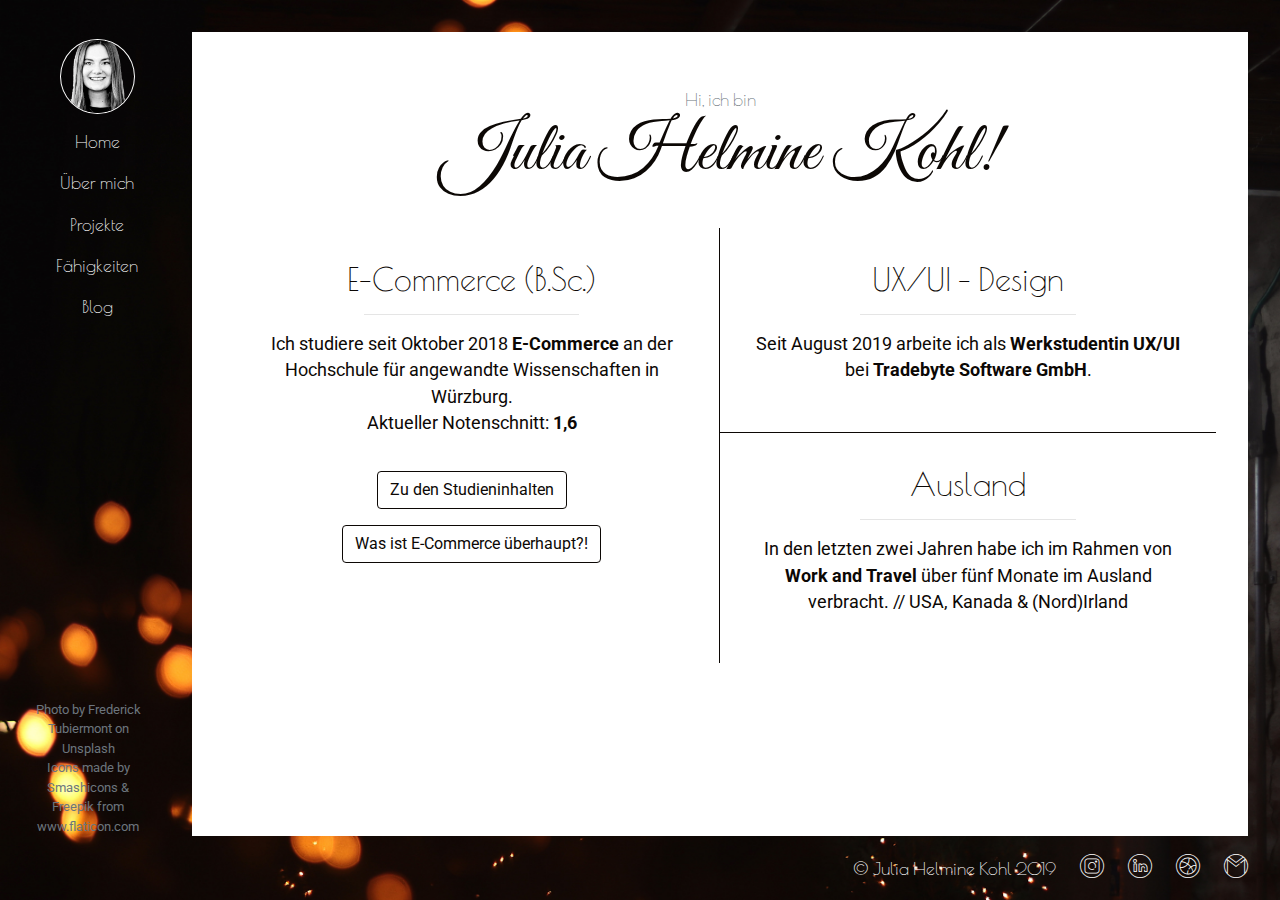
==== index.html @ 587e1ba5 "add content and minor style changes" ====
<!DOCTYPE html>
    <head>
        <meta charset="utf-8">
        <title>Julia Helmine Kohl</title>
        <meta name="description" content="Das ist die persönliche Website von E-Commerce Studentin Julia Helmine Kohl">
        <meta name="viewport" content="width=device-width, initial-scale=1">

        <!-- Styles -->
        <!-- Fonts -->
        <link href="https://fonts.googleapis.com/css?family=Great+Vibes|Poiret+One&display=swap" rel="stylesheet">
        <link href="https://fonts.googleapis.com/css?family=Roboto&display=swap" rel="stylesheet">

        <!-- Icons -->
        <link rel="stylesheet" href="icons\font\flaticon.css">
        <link rel="stylesheet" href="icons\socials\font\flaticon.css">

        <!-- Bootstrap -->
        <link rel="stylesheet" href="https://stackpath.bootstrapcdn.com/bootstrap/4.4.1/css/bootstrap.min.css" integrity="sha384-Vkoo8x4CGsO3+Hhxv8T/Q5PaXtkKtu6ug5TOeNV6gBiFeWPGFN9MuhOf23Q9Ifjh" crossorigin="anonymous">
        
        <!-- Custom CSS -->
        <link rel="stylesheet" href="styles.css">
        
    </head>
    <body>
        <div class="frame" id="frame">
            <div class="nav">
                <ul>
                    <li><a href="#"><img src="images\juk.webp" alt="Foto Julia Kohl" class="profile-img"></a></li>
                    <li><a href="index.html">Home</a></li>
                    <li><a href="about.html">Über mich</a></li>
                    <li><a href="projects.html">Projekte</a></li>
                    <li><a href="skills.html">Fähigkeiten</a></li>
                    <li><a href="blog.html">Blog</a></li>
                </ul>
            </div>
            <div class="mnav">
                <i class="flaticon-error" id="menu-icon" onclick="toggleNav()"></i>
                <ul>
                    <li><a href="index.html"><img src="images\juk.webp" alt="Foto Julia Kohl" class="profile-img"></a></li>
                    <li><a href="index.html">Home</a></li>
                    <li><a href="about.html">Über mich</a></li>
                    <li><a href="projects.html">Projekte</a></li>
                    <li><a href="skills.html">Fähigkeiten</a></li>
                    <li><a href="blog.html">Blog</a></li>
                </ul>
            </div>
            <div class="content">
                <h1>
                    <small class="text-muted">Hi, ich bin</small><br>
                    Julia Helmine Kohl!
                </h1>
                <div class="container-fluid layout-1-2">
                    <div class="row">
                        <div class="col-md-6">
                            <h2>E-Commerce (B.Sc.)</h2>
                            <hr>
                            <p>Ich studiere seit Oktober 2018 <strong>E-Commerce</strong> an der 
                                Hochschule für angewandte Wissenschaften in Würzburg.
                                <br>Aktueller Notenschnitt: <strong>1,6</strong>
                                <br><br>
                                <a target="_blank" class="btn btn-outline-dark" role="button" href="https://fiw.fhws.de/studium/bachelor-e-commerce-bec/studieninhalte/">Zu den Studieninhalten</a>
                                <br>
                                <a target="_blank" class="btn btn-outline-dark" role="button" href="https://www.ecommerce-vision.de/enzyklopaedie/e-commerce/">Was ist E-Commerce überhaupt?!</a>
                            </p>
                        </div>
                        <div class="col-md-6">
                            <div class="row">
                                <div class="col-12">
                                    <h2>UX/UI - Design</h2>
                                    <hr>
                                    <p>Seit August 2019 arbeite ich als <strong>Werkstudentin UX/UI</strong>
                                        bei <strong>Tradebyte Software GmbH</strong>.
                                    </p>
                                </div>                            
                            </div>
                            <div class="row">
                                <div class="col-12">
                                    <h2>Ausland</h2>
                                    <hr>
                                    <p>In den letzten zwei Jahren habe ich im Rahmen von <strong>Work and Travel</strong>
                                         über fünf Monate im Ausland verbracht. // USA, Kanada & (Nord)Irland 
                                    </p>
                                </div>                            
                            </div>
                        </div>
                    </div>
                </div>
            </div>
            <div class="credits">
                <div class="text-muted">
                    Photo by Frederick Tubiermont on Unsplash<br>
                    Icons made by 
                    <a target="_blank" href="https://www.flaticon.com/authors/smashicons" class="text-muted" title="Smashicons">Smashicons</a> 
                     & 
                    <a target="_blank" href="https://www.flaticon.com/authors/freepik" class="text-muted" title="Freepik">Freepik</a>
                    from 
                    <a target="_blank" href="https://www.flaticon.com/" class="text-muted" title="Flaticon">www.flaticon.com</a>
                </div>
            </div>
            <div class="copyright">
                <span id="c-jhk">© Julia Helmine Kohl 2019</span>
                <span class="socials">
                    <a target="_blank" href="https://www.instagram.com/ju_kohl/?hl=en" class="icon"><i class="flaticon-051-instagram"></i></a>
                    <a target="_blank" href="https://www.linkedin.com/in/julia-kohl-9a3695162/" class="icon"><i class="flaticon-051-linkedin"></i></a>
                    <a target="_blank" href="https://dribbble.com/ju_kohl" class="icon"><i class="flaticon-051-dribbble"></i></a>
                    <a target="_blank" href="mailto:julia@kohl.uno" class="icon"><i class="flaticon-051-gmail"></i></a>
                </span>
            </div>
        </div>
        <!-- Custom JS -->
        <script src="scripts.js"></script>

        <!-- Bootstrap -->
        <script src="https://code.jquery.com/jquery-3.4.1.slim.min.js" integrity="sha384-J6qa4849blE2+poT4WnyKhv5vZF5SrPo0iEjwBvKU7imGFAV0wwj1yYfoRSJoZ+n" crossorigin="anonymous"></script>
        <script src="https://cdn.jsdelivr.net/npm/popper.js@1.16.0/dist/umd/popper.min.js" integrity="sha384-Q6E9RHvbIyZFJoft+2mJbHaEWldlvI9IOYy5n3zV9zzTtmI3UksdQRVvoxMfooAo" crossorigin="anonymous"></script>
        <script src="https://stackpath.bootstrapcdn.com/bootstrap/4.4.1/js/bootstrap.min.js" integrity="sha384-wfSDF2E50Y2D1uUdj0O3uMBJnjuUD4Ih7YwaYd1iqfktj0Uod8GCExl3Og8ifwB6" crossorigin="anonymous"></script>
    </body>
</html>
---- styles.css ----
body {
  font-family: 'Roboto', sans-serif;
  color: white;
  font-size: 1.1rem;
}
body a {
  color: white;
  text-decoration: none;
}
body a:hover {
  color: white;
  text-decoration: none;
  font-weight: bold;
}
body h1 {
  font-family: 'Great Vibes', cursive;
  font-size: 400%;
  line-height: 75%;
  margin-bottom: 3rem;
}
body h1.mobile {
  margin-bottom: 0;
  line-height: 110%;
  margin: 10%;
  font-size: 250%;
}
body h1 small {
  font-family: 'Poiret One', cursive;
  font-size: 1.1rem;
}
body h2,
body h3,
body h4,
body h5,
body h6 {
  font-family: 'Poiret One', cursive;
}
body ul {
  list-style: none;
}
body div.frame {
  position: relative;
  padding: 2rem 2rem 4rem 12rem;
  background-color: #0c0805;
  background-image: url('images/Standard.jpg');
  background-size: cover;
  width: 100vw;
  height: 100vh;
}
body div.frame.mobile {
  padding: 0;
}
body div.frame .nav {
  position: absolute;
  left: 16px;
  top: 24px;
  color: white;
  font-family: 'Poiret One', cursive;
}
body div.frame .nav ul {
  list-style: none;
  text-align: center;
}
body div.frame .nav ul li {
  margin: 15px;
  margin-left: 0;
}
body div.frame .nav ul .profile-img {
  width: 75px;
  border-radius: 100%;
  border: 1px solid white;
}
body div.frame .nav ul .profile-img:hover {
  border: 3px solid white;
}
body div.frame .mnav {
  text-align: center;
  height: 100vh;
  width: 175px;
  background-color: #0c0805;
  display: none;
  position: absolute;
  left: 0;
  top: 0;
  color: white;
  font-family: 'Poiret One', cursive;
  padding: 1rem;
  padding-left: 0.6rem;
  z-index: 1000;
}
body div.frame .mnav.inactive {
  width: 0;
  padding: 0;
}
body div.frame .mnav.inactive ul {
  display: none;
}
body div.frame .mnav.inactive i {
  position: absolute;
  left: 0;
  color: #0c0805;
}
body div.frame .mnav.inactive i#menu-icon {
  font-size: 32px!important;
}
body div.frame .mnav i {
  position: absolute;
  top: 4px;
  left: 124px;
}
body div.frame .mnav ul {
  list-style: none;
}
body div.frame .mnav ul li {
  margin: 15px;
  margin-left: 0;
}
body div.frame .mnav ul .profile-img {
  width: 75px;
  border-radius: 100%;
  border: 1px solid white;
}
body div.content {
  color: #0c0805;
  background-color: white;
  text-align: center;
  width: 100%;
  height: 100%;
  padding: 2rem 2rem;
  overflow-y: auto;
  overflow-x: hidden;
  position: relative;
}
body div.content a {
  color: #0c0805;
}
body div.credits {
  position: absolute;
  font-size: small;
  left: 2rem;
  width: 7rem;
  text-align: center;
  bottom: 4rem;
}
body div.copyright {
  position: absolute;
  right: 2rem;
  font-family: 'Poiret One', cursive;
  bottom: 1rem;
}
.layout-1-2:not(.sm) hr {
  width: 50%;
}
.layout-1-2:not(.sm) .row div.col-md-6:first-child {
  border-right: 0.5px solid #0c0805;
}
.layout-1-2:not(.sm) .row div.col-md-6 .row:first-child .col-12:first-child {
  border-bottom: 0.5px solid #0c0805;
}
div.row > *:first-child {
  padding: 2rem;
}
.active {
  font-weight: bold!important;
}
.btn {
  margin: 8px;
}
.btn.btn-outline-dark {
  color: #0c0805;
  border-color: #0c0805;
}
.btn.btn-outline-dark:hover {
  background-color: #0c0805;
  border-color: #0c0805;
  color: white;
}
.init-display {
  display: initial;
}
.lightest-color {
  color: white;
}
.no-display {
  display: none;
}
@media screen and (max-width: 767px) {
  body h1 {
    font-size: 250%;
  }
}
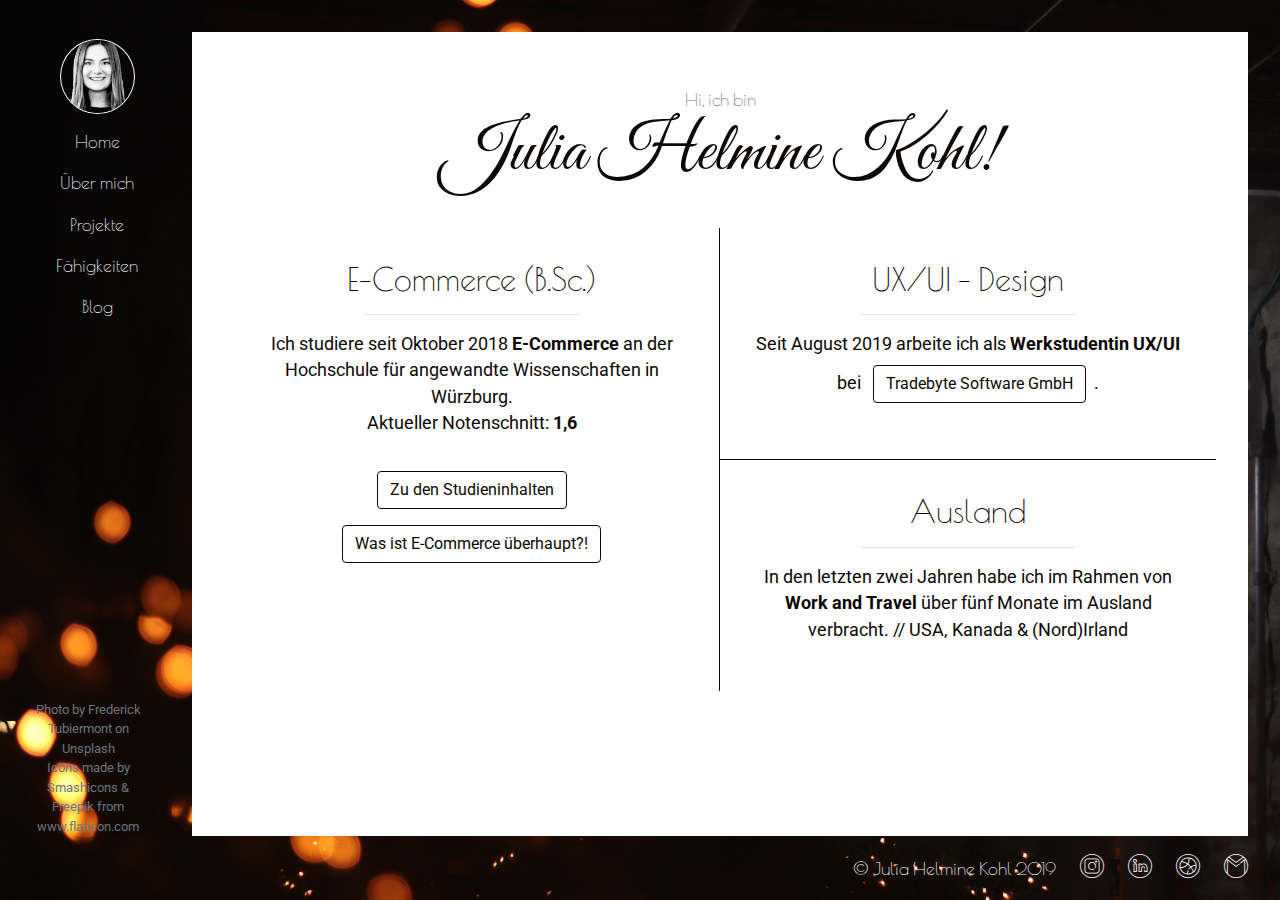
==== commit 64cb4497: "adjust mobile nav" ====
--- a/index.html
+++ b/index.html
@@ -43,6 +43,21 @@
                     <li><a href="skills.html">Fähigkeiten</a></li>
                     <li><a href="blog.html">Blog</a></li>
                 </ul>
+                <div class="mcredits">
+                    <div class="text-muted">
+                        Photo by Frederick Tubiermont on Unsplash<br>
+                        Icons made by 
+                        <a target="_blank" href="https://www.flaticon.com/authors/smashicons" class="text-muted" title="Smashicons">Smashicons</a> 
+                         & 
+                        <a target="_blank" href="https://www.flaticon.com/authors/freepik" class="text-muted" title="Freepik">Freepik</a>
+                        from 
+                        <a target="_blank" href="https://www.flaticon.com/" class="text-muted" title="Flaticon">www.flaticon.com</a>
+                    </div>
+                </div>
+                <div class="mcopyright">
+                    <span id="c-jhk">© Julia Helmine Kohl 2019</span>
+                </div>
+    
             </div>
             <div class="content">
                 <h1>
@@ -51,7 +66,7 @@
                 </h1>
                 <div class="container-fluid layout-1-2">
                     <div class="row">
-                        <div class="col-md-6">
+                        <div class="col-lg-6">
                             <h2>E-Commerce (B.Sc.)</h2>
                             <hr>
                             <p>Ich studiere seit Oktober 2018 <strong>E-Commerce</strong> an der 
@@ -63,13 +78,13 @@
                                 <a target="_blank" class="btn btn-outline-dark" role="button" href="https://www.ecommerce-vision.de/enzyklopaedie/e-commerce/">Was ist E-Commerce überhaupt?!</a>
                             </p>
                         </div>
-                        <div class="col-md-6">
+                        <div class="col-lg-6">
                             <div class="row">
                                 <div class="col-12">
                                     <h2>UX/UI - Design</h2>
                                     <hr>
                                     <p>Seit August 2019 arbeite ich als <strong>Werkstudentin UX/UI</strong>
-                                        bei <strong>Tradebyte Software GmbH</strong>.
+                                        bei <strong><a target="_blank" role="button" class="btn btn-outline-dark" href="https://www.tradebyte.com/">Tradebyte Software GmbH</a></strong>.
                                     </p>
                                 </div>                            
                             </div>
--- a/styles.css
+++ b/styles.css
@@ -2,6 +2,7 @@
   font-family: 'Roboto', sans-serif;
   color: white;
   font-size: 1.1rem;
+  background-image: url('images/Standard.jpg');
 }
 body a {
   color: white;
@@ -103,6 +104,12 @@
 body div.frame .mnav.inactive i#menu-icon {
   font-size: 32px!important;
 }
+body div.frame .mnav.inactive .mcredits {
+  display: none;
+}
+body div.frame .mnav.inactive .mcopyright {
+  display: none;
+}
 body div.frame .mnav i {
   position: absolute;
   top: 4px;
@@ -119,6 +126,20 @@
   width: 75px;
   border-radius: 100%;
   border: 1px solid white;
+}
+body div.frame .mnav .mcredits {
+  position: absolute;
+  left: 6px;
+  bottom: 10%;
+  font-size: 50%;
+  display: initial;
+}
+body div.frame .mnav .mcopyright {
+  position: absolute;
+  left: 32px;
+  bottom: 3%;
+  font-size: 50%;
+  display: initial;
 }
 body div.content {
   color: #0c0805;
@@ -151,10 +172,10 @@
 .layout-1-2:not(.sm) hr {
   width: 50%;
 }
-.layout-1-2:not(.sm) .row div.col-md-6:first-child {
+.layout-1-2:not(.sm) .row div.col-lg-6:first-child {
   border-right: 0.5px solid #0c0805;
 }
-.layout-1-2:not(.sm) .row div.col-md-6 .row:first-child .col-12:first-child {
+.layout-1-2:not(.sm) .row div.col-lg-6 .row:first-child .col-12:first-child {
   border-bottom: 0.5px solid #0c0805;
 }
 div.row > *:first-child {
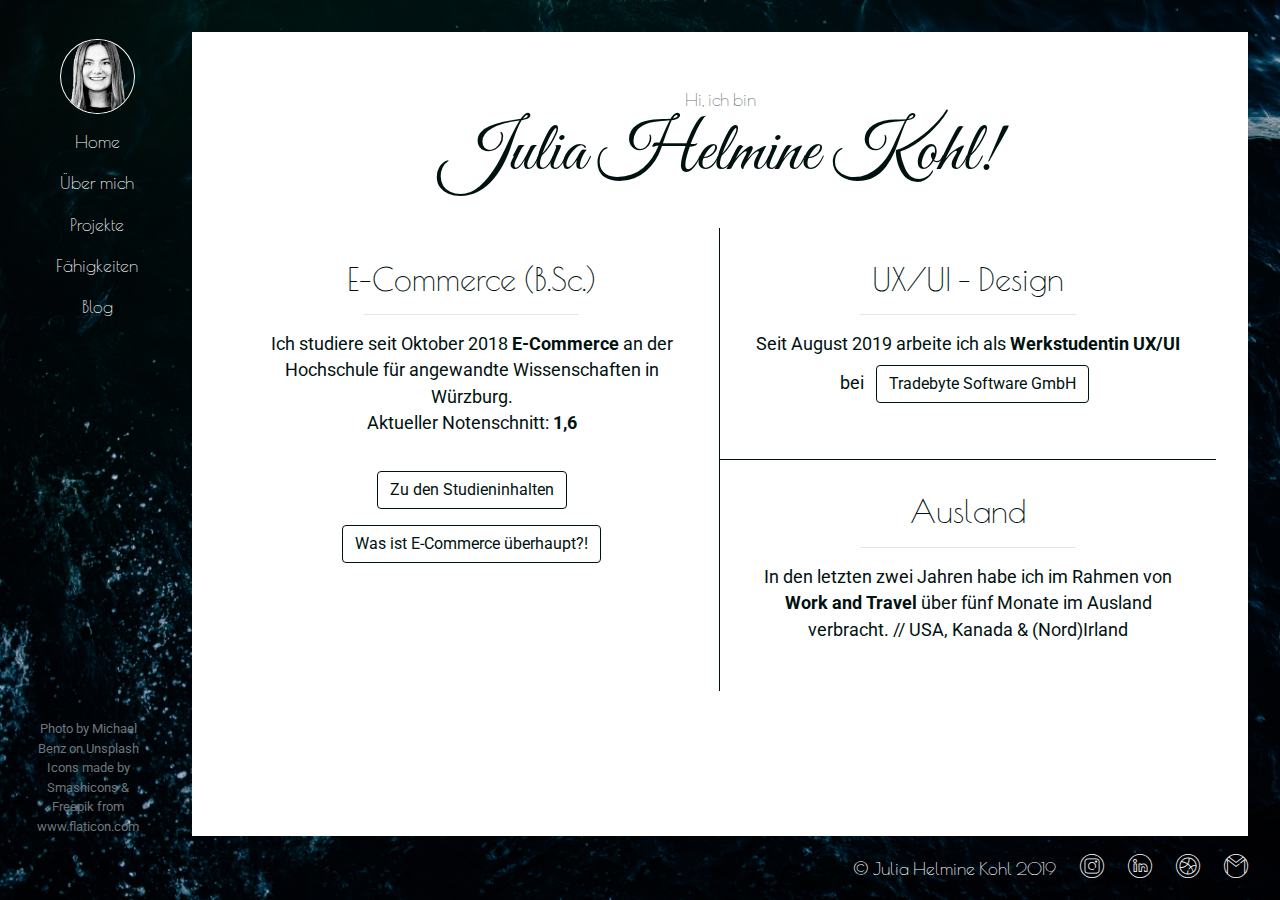
==== commit bb256192: "change background" ====
--- a/index.html
+++ b/index.html
@@ -84,7 +84,7 @@
                                     <h2>UX/UI - Design</h2>
                                     <hr>
                                     <p>Seit August 2019 arbeite ich als <strong>Werkstudentin UX/UI</strong>
-                                        bei <strong><a target="_blank" role="button" class="btn btn-outline-dark" href="https://www.tradebyte.com/">Tradebyte Software GmbH</a></strong>.
+                                        bei <strong><a target="_blank" role="button" class="btn btn-outline-dark" href="https://www.tradebyte.com/">Tradebyte Software GmbH</a></strong>
                                     </p>
                                 </div>                            
                             </div>
@@ -103,7 +103,7 @@
             </div>
             <div class="credits">
                 <div class="text-muted">
-                    Photo by Frederick Tubiermont on Unsplash<br>
+                    Photo by Michael Benz on Unsplash<br>
                     Icons made by 
                     <a target="_blank" href="https://www.flaticon.com/authors/smashicons" class="text-muted" title="Smashicons">Smashicons</a> 
                      & 
--- a/styles.css
+++ b/styles.css
@@ -22,7 +22,7 @@
 body h1.mobile {
   margin-bottom: 0;
   line-height: 110%;
-  margin: 10%;
+  padding: 10%;
   font-size: 250%;
 }
 body h1 small {
@@ -42,8 +42,8 @@
 body div.frame {
   position: relative;
   padding: 2rem 2rem 4rem 12rem;
-  background-color: #0c0805;
-  background-image: url('images/Standard.jpg');
+  background-color: #001210;
+  background-image: url('images/sea.jpg');
   background-size: cover;
   width: 100vw;
   height: 100vh;
@@ -78,7 +78,7 @@
   text-align: center;
   height: 100vh;
   width: 175px;
-  background-color: #0c0805;
+  background-color: #001210;
   display: none;
   position: absolute;
   left: 0;
@@ -99,10 +99,14 @@
 body div.frame .mnav.inactive i {
   position: absolute;
   left: 0;
-  color: #0c0805;
+  color: #001210;
 }
 body div.frame .mnav.inactive i#menu-icon {
   font-size: 32px!important;
+}
+body div.frame .mnav.inactive i#menu-icon.flaticon-menu-1 {
+  top: 0.5rem;
+  left: 1.5rem;
 }
 body div.frame .mnav.inactive .mcredits {
   display: none;
@@ -142,7 +146,7 @@
   display: initial;
 }
 body div.content {
-  color: #0c0805;
+  color: #001210;
   background-color: white;
   text-align: center;
   width: 100%;
@@ -153,7 +157,14 @@
   position: relative;
 }
 body div.content a {
-  color: #0c0805;
+  color: #001210;
+}
+body div.content.mobile {
+  background-image: url('images/sea.jpg');
+  background-size: cover;
+}
+body div.content.mobile > * {
+  background-color: rgba(255, 255, 255, 0.75);
 }
 body div.credits {
   position: absolute;
@@ -173,10 +184,10 @@
   width: 50%;
 }
 .layout-1-2:not(.sm) .row div.col-lg-6:first-child {
-  border-right: 0.5px solid #0c0805;
+  border-right: 0.5px solid #001210;
 }
 .layout-1-2:not(.sm) .row div.col-lg-6 .row:first-child .col-12:first-child {
-  border-bottom: 0.5px solid #0c0805;
+  border-bottom: 0.5px solid #001210;
 }
 div.row > *:first-child {
   padding: 2rem;
@@ -188,12 +199,12 @@
   margin: 8px;
 }
 .btn.btn-outline-dark {
-  color: #0c0805;
-  border-color: #0c0805;
+  color: #001210;
+  border-color: #001210;
 }
 .btn.btn-outline-dark:hover {
-  background-color: #0c0805;
-  border-color: #0c0805;
+  background-color: #001210;
+  border-color: #001210;
   color: white;
 }
 .init-display {
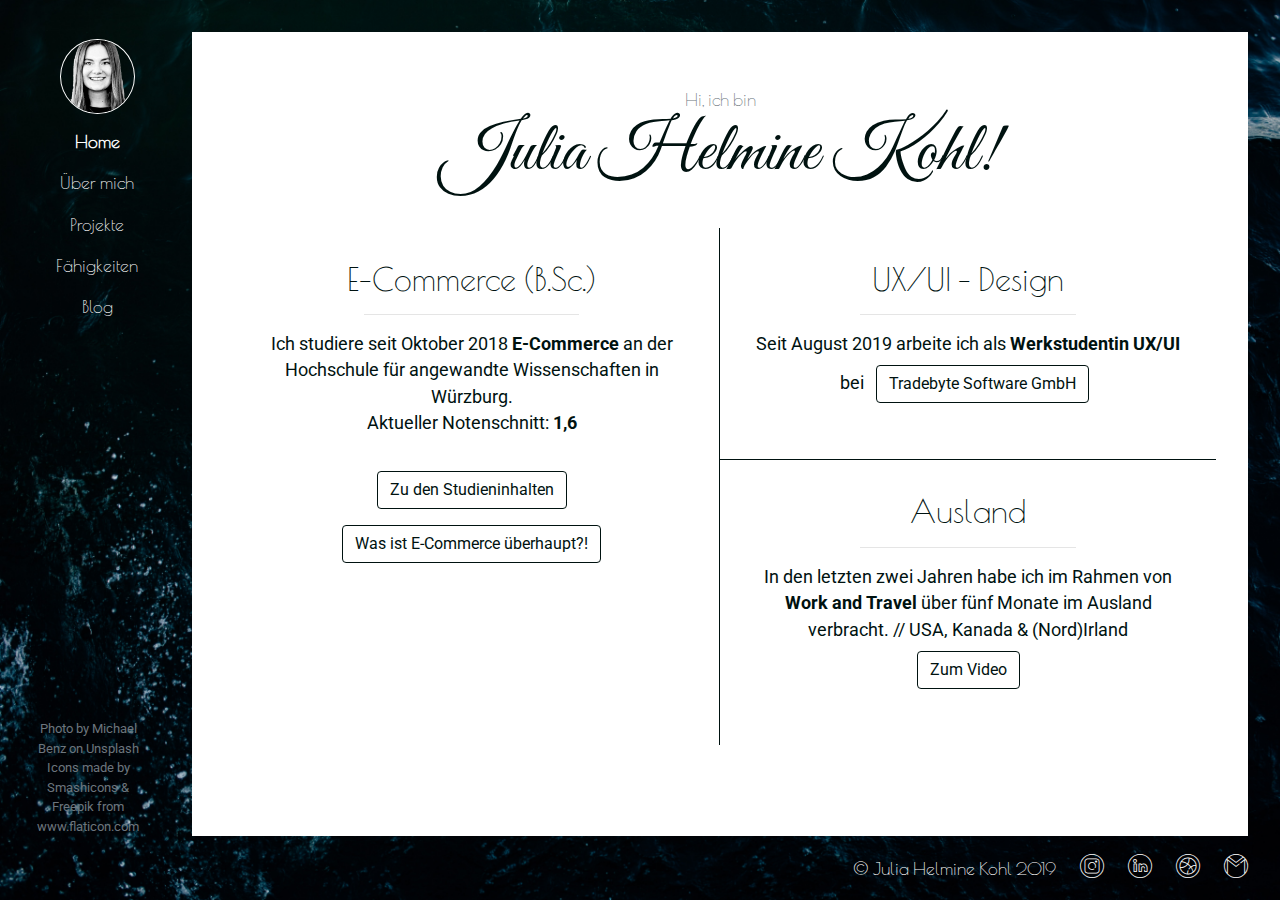
==== commit bc49a687: "test progressbar and active item in nav" ====
--- a/index.html
+++ b/index.html
@@ -26,7 +26,7 @@
             <div class="nav">
                 <ul>
                     <li><a href="#"><img src="images\juk.webp" alt="Foto Julia Kohl" class="profile-img"></a></li>
-                    <li><a href="index.html">Home</a></li>
+                    <li class="active"><a href="index.html">Home</a></li>
                     <li><a href="about.html">Über mich</a></li>
                     <li><a href="projects.html">Projekte</a></li>
                     <li><a href="skills.html">Fähigkeiten</a></li>
@@ -94,6 +94,8 @@
                                     <hr>
                                     <p>In den letzten zwei Jahren habe ich im Rahmen von <strong>Work and Travel</strong>
                                          über fünf Monate im Ausland verbracht. // USA, Kanada & (Nord)Irland 
+                                         <br>
+                                         <a target="_blank" class="btn btn-outline-dark" role="button" href="https://vimeo.com/280152633">Zum Video</a>
                                     </p>
                                 </div>                            
                             </div>
--- a/styles.css
+++ b/styles.css
@@ -66,6 +66,9 @@
   margin: 15px;
   margin-left: 0;
 }
+body div.frame .nav ul li.active {
+  font-weight: bold;
+}
 body div.frame .nav ul .profile-img {
   width: 75px;
   border-radius: 100%;
@@ -95,6 +98,9 @@
 }
 body div.frame .mnav.inactive ul {
   display: none;
+}
+body div.frame .mnav.inactive ul li.active {
+  font-weight: bold;
 }
 body div.frame .mnav.inactive i {
   position: absolute;
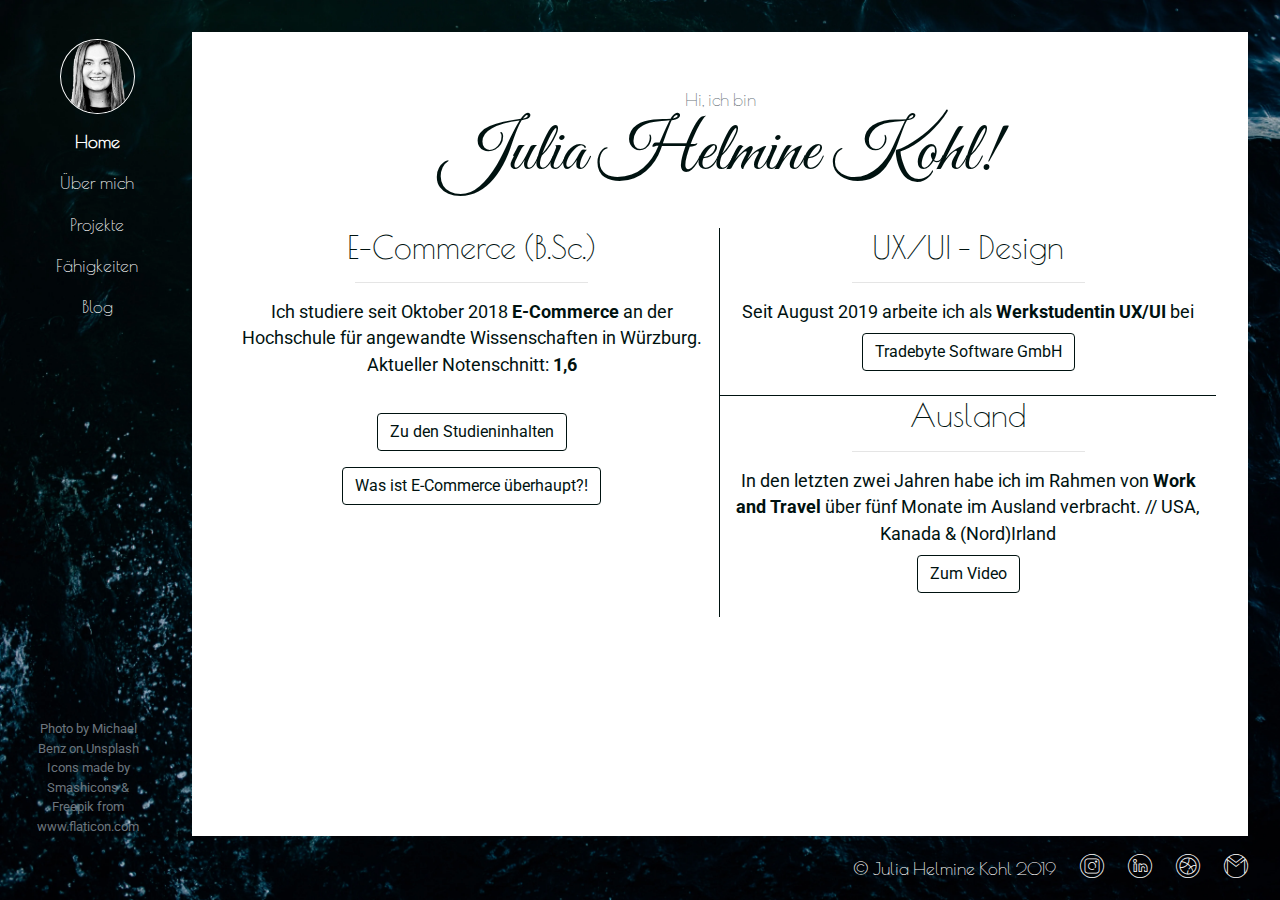
==== commit ee33f018: "add async defer to fonts" ====
--- a/index.html
+++ b/index.html
@@ -7,8 +7,8 @@
 
         <!-- Styles -->
         <!-- Fonts -->
-        <link href="https://fonts.googleapis.com/css?family=Great+Vibes|Poiret+One&display=swap" rel="stylesheet">
-        <link href="https://fonts.googleapis.com/css?family=Roboto&display=swap" rel="stylesheet">
+        <link href="https://fonts.googleapis.com/css?family=Great+Vibes|Poiret+One&display=swap" rel="stylesheet" async defer>
+        <link href="https://fonts.googleapis.com/css?family=Roboto&display=swap" rel="stylesheet" async defer>
 
         <!-- Icons -->
         <link rel="stylesheet" href="icons\font\flaticon.css">
--- a/styles.css
+++ b/styles.css
@@ -2,7 +2,6 @@
   font-family: 'Roboto', sans-serif;
   color: white;
   font-size: 1.1rem;
-  background-image: url('images/Standard.jpg');
 }
 body a {
   color: white;
@@ -43,7 +42,7 @@
   position: relative;
   padding: 2rem 2rem 4rem 12rem;
   background-color: #001210;
-  background-image: url('images/sea.jpg');
+  background-image: url('images/sea.webp');
   background-size: cover;
   width: 100vw;
   height: 100vh;
@@ -162,6 +161,12 @@
   overflow-x: hidden;
   position: relative;
 }
+body div.content .align-left {
+  text-align: left;
+}
+body div.content label {
+  text-align: left;
+}
 body div.content a {
   color: #001210;
 }
@@ -195,11 +200,14 @@
 .layout-1-2:not(.sm) .row div.col-lg-6 .row:first-child .col-12:first-child {
   border-bottom: 0.5px solid #001210;
 }
-div.row > *:first-child {
+div.row.layout-1-2 > *:first-child {
   padding: 2rem;
 }
 .active {
   font-weight: bold!important;
+}
+.align-left {
+  text-align: left;
 }
 .btn {
   margin: 8px;
@@ -213,6 +221,9 @@
   border-color: #001210;
   color: white;
 }
+.highlight {
+  background-color: #ECB499 !important;
+}
 .init-display {
   display: initial;
 }
@@ -221,6 +232,12 @@
 }
 .no-display {
   display: none;
+}
+.progress {
+  margin-bottom: 30px;
+}
+.progress .progress-bar {
+  background-color: #134b66;
 }
 @media screen and (max-width: 767px) {
   body h1 {
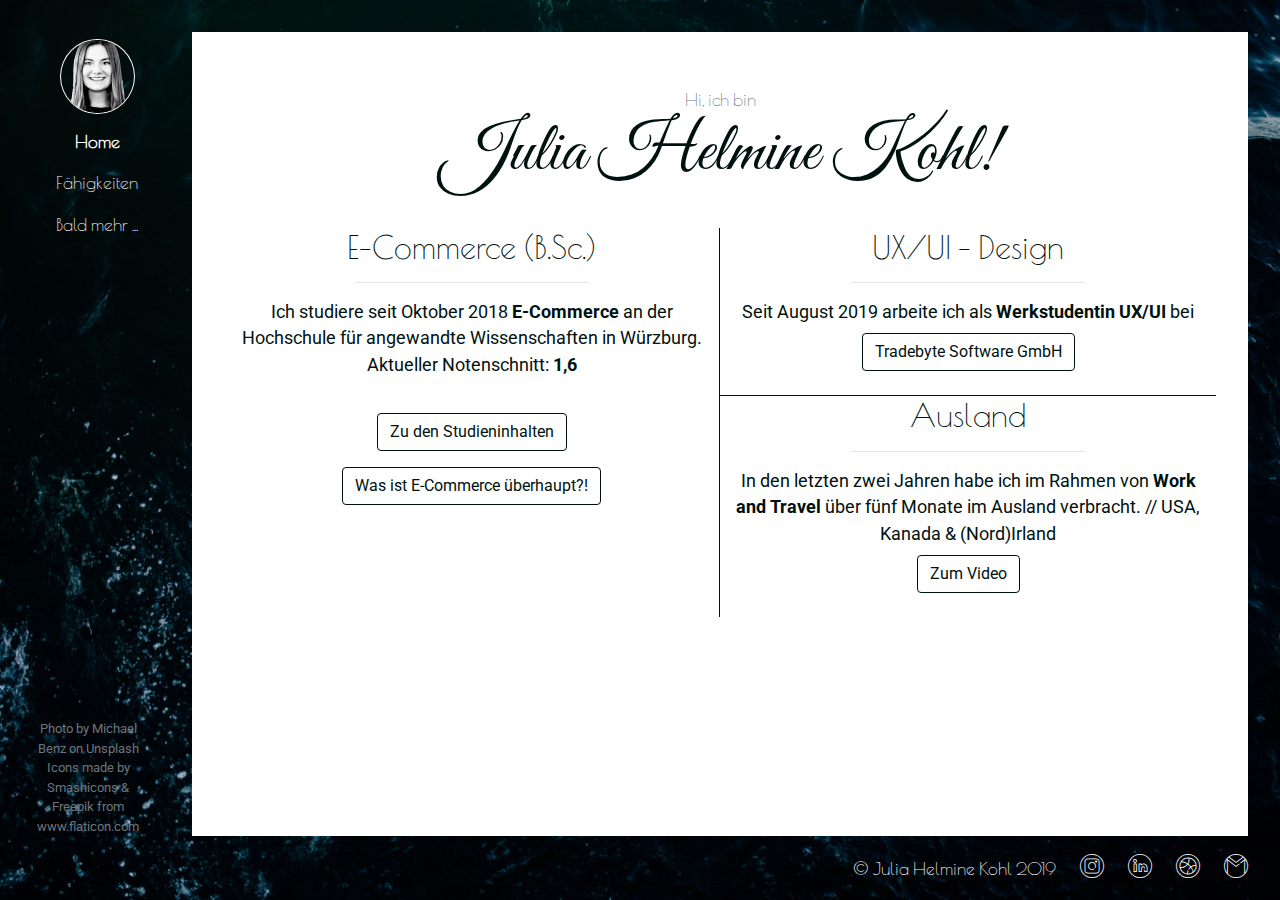
==== commit eac63344: "adjust nav to state" ====
--- a/index.html
+++ b/index.html
@@ -25,23 +25,25 @@
         <div class="frame" id="frame">
             <div class="nav">
                 <ul>
-                    <li><a href="#"><img src="images\juk.webp" alt="Foto Julia Kohl" class="profile-img"></a></li>
-                    <li class="active"><a href="index.html">Home</a></li>
-                    <li><a href="about.html">Über mich</a></li>
-                    <li><a href="projects.html">Projekte</a></li>
+                    <li><a href="index.html"><img src="images\juk.webp" alt="Foto Julia Kohl" class="profile-img"></a></li>
+                    <li><a class="active" href="index.html">Home</a></li>
+                    <!-- <li><a href="about.html">Über mich</a></li> -->
+                    <!-- <li><a href="projects.html">Projekte</a></li> -->
                     <li><a href="skills.html">Fähigkeiten</a></li>
-                    <li><a href="blog.html">Blog</a></li>
+                    <!-- <li><a href="blog.html">Blog</a></li> -->
+                    <li>Bald mehr ...</li>
                 </ul>
             </div>
             <div class="mnav">
                 <i class="flaticon-error" id="menu-icon" onclick="toggleNav()"></i>
                 <ul>
                     <li><a href="index.html"><img src="images\juk.webp" alt="Foto Julia Kohl" class="profile-img"></a></li>
-                    <li><a href="index.html">Home</a></li>
-                    <li><a href="about.html">Über mich</a></li>
-                    <li><a href="projects.html">Projekte</a></li>
+                    <li><a class="active" href="index.html">Home</a class="active"></li>
+                    <!-- <li><a href="about.html">Über mich</a></li> -->
+                    <!-- <li><a href="projects.html">Projekte</a></li> -->
                     <li><a href="skills.html">Fähigkeiten</a></li>
-                    <li><a href="blog.html">Blog</a></li>
+                    <!-- <li><a href="blog.html">Blog</a></li> -->
+                    <li>Bald mehr ...</li>
                 </ul>
                 <div class="mcredits">
                     <div class="text-muted">
@@ -57,8 +59,8 @@
                 <div class="mcopyright">
                     <span id="c-jhk">© Julia Helmine Kohl 2019</span>
                 </div>
-    
             </div>
+
             <div class="content">
                 <h1>
                     <small class="text-muted">Hi, ich bin</small><br>
--- a/styles.css
+++ b/styles.css
@@ -2,6 +2,7 @@
   font-family: 'Roboto', sans-serif;
   color: white;
   font-size: 1.1rem;
+  background-image: url('images/Standard.webp');
 }
 body a {
   color: white;
@@ -173,9 +174,11 @@
 body div.content.mobile {
   background-image: url('images/sea.jpg');
   background-size: cover;
+  background-color: unset;
 }
 body div.content.mobile > * {
   background-color: rgba(255, 255, 255, 0.75);
+  padding: 6%;
 }
 body div.credits {
   position: absolute;
@@ -222,7 +225,7 @@
   color: white;
 }
 .highlight {
-  background-color: #ECB499 !important;
+  background-color: #eb814c !important;
 }
 .init-display {
   display: initial;
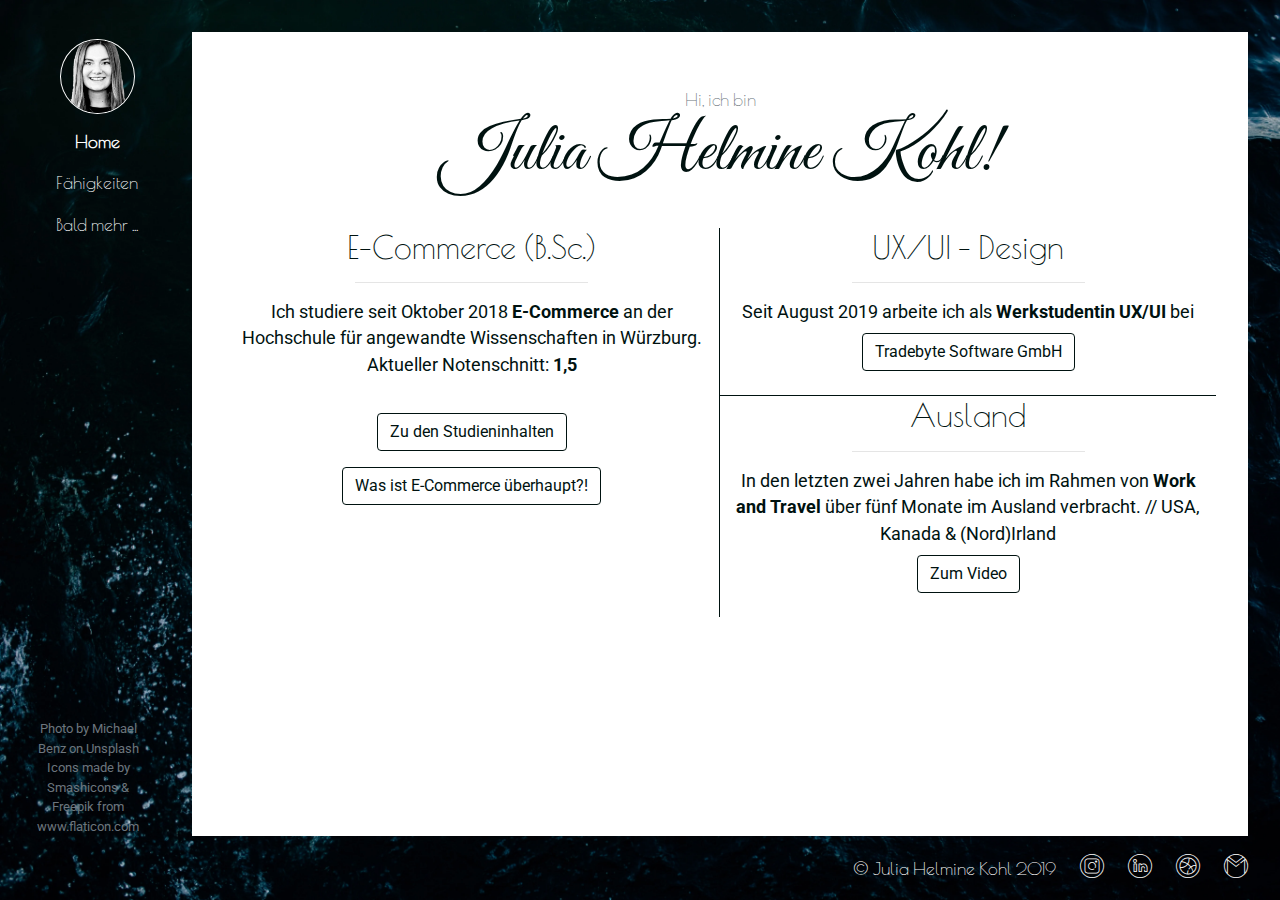
==== commit 2214cd99: "update average grade EC" ====
--- a/index.html
+++ b/index.html
@@ -73,7 +73,7 @@
                             <hr>
                             <p>Ich studiere seit Oktober 2018 <strong>E-Commerce</strong> an der 
                                 Hochschule für angewandte Wissenschaften in Würzburg.
-                                <br>Aktueller Notenschnitt: <strong>1,6</strong>
+                                <br>Aktueller Notenschnitt: <strong>1,5</strong>
                                 <br><br>
                                 <a target="_blank" class="btn btn-outline-dark" role="button" href="https://fiw.fhws.de/studium/bachelor-e-commerce-bec/studieninhalte/">Zu den Studieninhalten</a>
                                 <br>
@@ -128,6 +128,7 @@
         </div>
         <!-- Custom JS -->
         <script src="scripts.js"></script>
+        <script src="index.js"></script>
 
         <!-- Bootstrap -->
         <script src="https://code.jquery.com/jquery-3.4.1.slim.min.js" integrity="sha384-J6qa4849blE2+poT4WnyKhv5vZF5SrPo0iEjwBvKU7imGFAV0wwj1yYfoRSJoZ+n" crossorigin="anonymous"></script>
--- a/styles.css
+++ b/styles.css
@@ -109,10 +109,15 @@
 }
 body div.frame .mnav.inactive i#menu-icon {
   font-size: 32px!important;
+  font-weight: bold;
 }
 body div.frame .mnav.inactive i#menu-icon.flaticon-menu-1 {
   top: 0.5rem;
   left: 1.5rem;
+}
+body div.frame .mnav.inactive i#menu-icon.flaticon-menu-1:before {
+  background-color: rgba(255, 255, 255, 0.875);
+  border-radius: 100%;
 }
 body div.frame .mnav.inactive .mcredits {
   display: none;
@@ -177,7 +182,7 @@
   background-color: unset;
 }
 body div.content.mobile > * {
-  background-color: rgba(255, 255, 255, 0.75);
+  background-color: rgba(255, 255, 255, 0.875);
   padding: 6%;
 }
 body div.credits {
